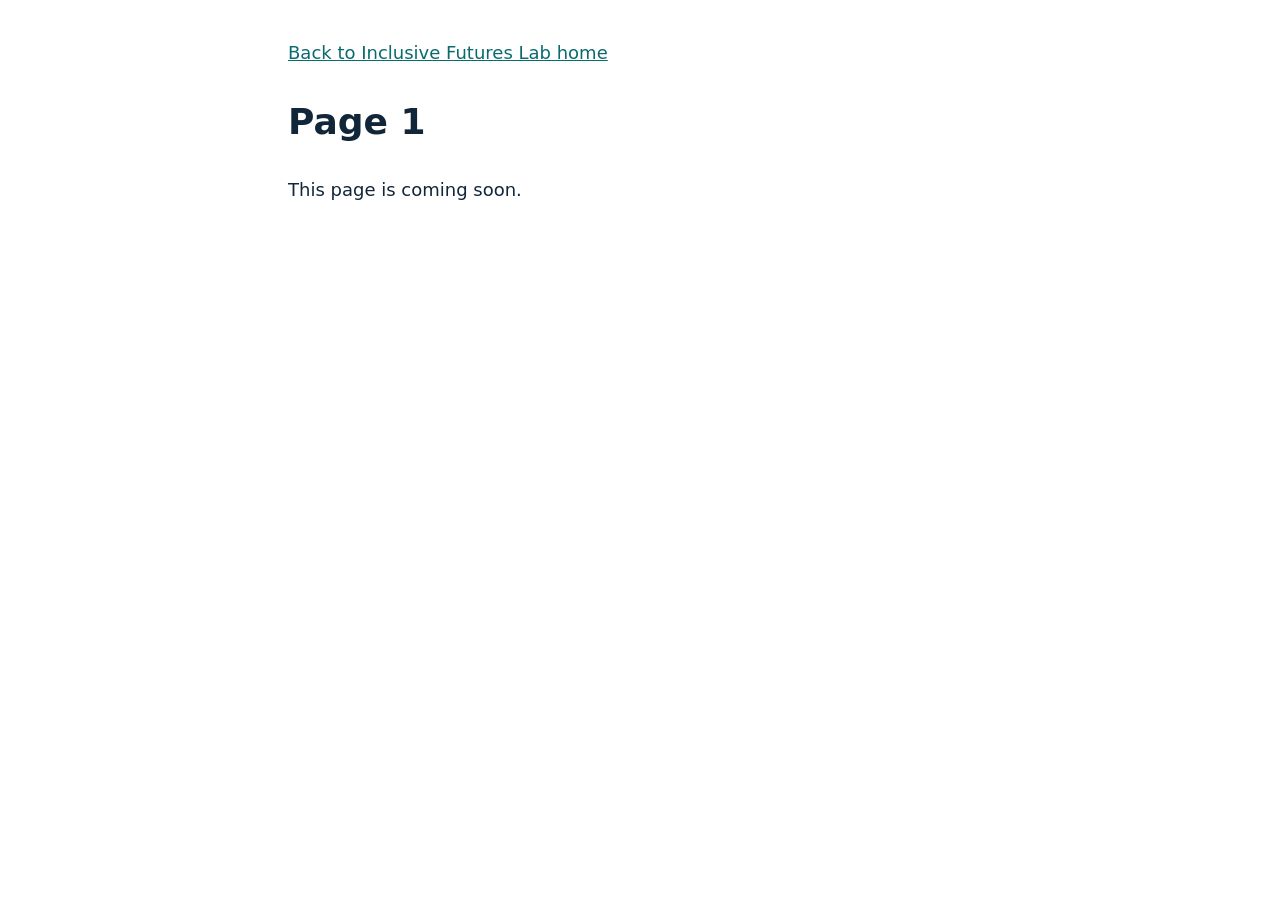
==== contacts.html @ 41e2fc8c "Rename page-5.html to contacts.html" ====
<!DOCTYPE html>
<html lang="en">
<head>
  <meta charset="utf-8">
  <meta name="viewport" content="width=device-width, initial-scale=1">
  <title>Page 1 | Inclusive Futures Lab</title>
  <style>
    body { font-family: system-ui, sans-serif; font-size: 1.125rem; line-height: 1.65; max-width: 44rem; margin: 0 auto; padding: 1.25rem; color: #12263a; }
    a { color: #0a6b6f; }
    :focus-visible { outline: 3px solid #ffc533; outline-offset: 3px; }
  </style>
</head>
<body>
  <p><a href="index.html">Back to Inclusive Futures Lab home</a></p>
  <main>
    <h1>Page 1</h1>
    <p>This page is coming soon.</p>
  </main>
</body>
</html>
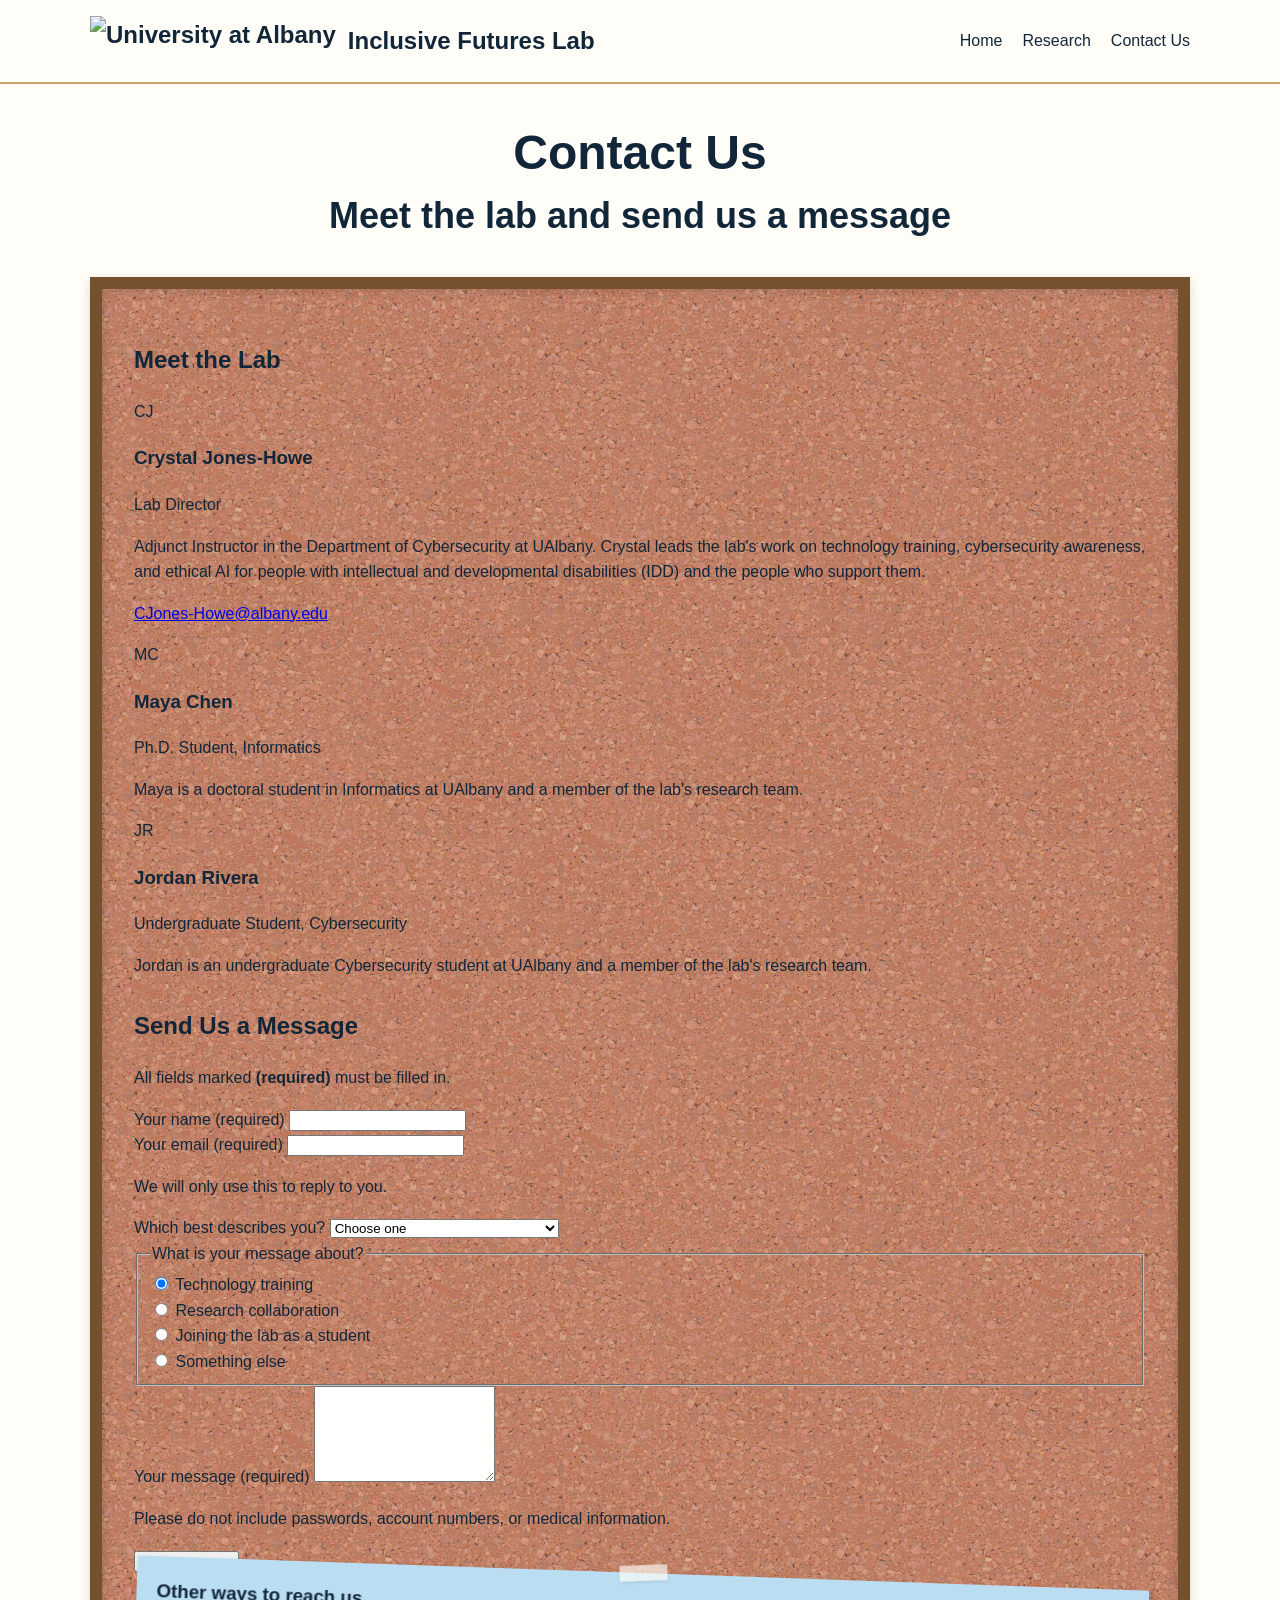
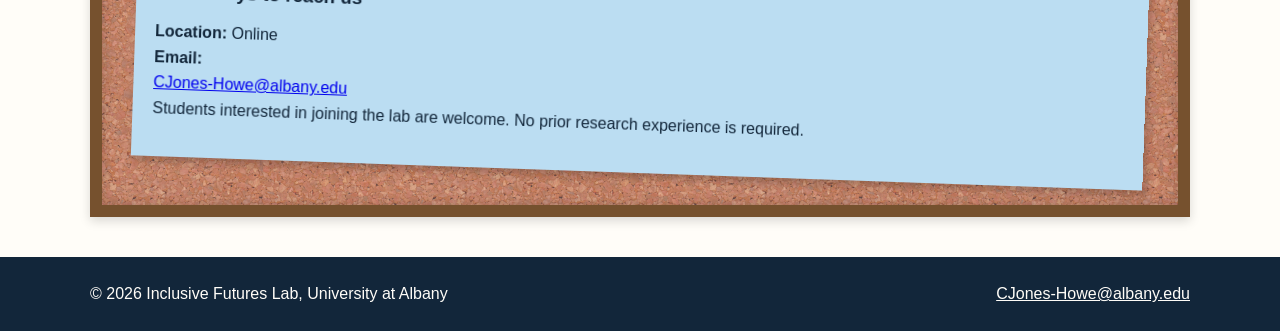
==== commit 1ec91e6a: "Update contacts.html with new layout and content" ====
--- a/contacts.html
+++ b/contacts.html
@@ -1,20 +1,164 @@
 <!DOCTYPE html>
 <html lang="en">
 <head>
-  <meta charset="utf-8">
-  <meta name="viewport" content="width=device-width, initial-scale=1">
-  <title>Page 1 | Inclusive Futures Lab</title>
-  <style>
-    body { font-family: system-ui, sans-serif; font-size: 1.125rem; line-height: 1.65; max-width: 44rem; margin: 0 auto; padding: 1.25rem; color: #12263a; }
-    a { color: #0a6b6f; }
-    :focus-visible { outline: 3px solid #ffc533; outline-offset: 3px; }
-  </style>
+    <meta charset="UTF-8">
+    <meta name="viewport" content="width=device-width, initial-scale=1.0">
+    <title>Contact Us | Inclusive Futures Lab</title>
+    <link rel="stylesheet" href="style.css">
 </head>
 <body>
-  <p><a href="index.html">Back to Inclusive Futures Lab home</a></p>
-  <main>
-    <h1>Page 1</h1>
-    <p>This page is coming soon.</p>
-  </main>
+
+ 
+    <header class="site">
+        <div class="wrap">
+            <a class="brand" href="index.html">
+                <img class="university-logo" src="images/ualbany-logo.png" alt="University at Albany">
+                Inclusive Futures Lab
+            </a>
+            <nav aria-label="Main">
+                <ul>
+                    <li><a href="index.html">Home</a></li>
+                    <li><a href="research.html">Research</a></li>
+                    <li><a href="contact.html" aria-current="page">Contact Us</a></li>
+                </ul>
+            </nav>
+        </div>
+    </header>
+
+    <main class="wrap">
+
+        <h1 class="welcome-title">
+            <span>Contact Us</span>
+            <span class="welcome-lab">Meet the lab and send us a message</span>
+        </h1>
+
+        <div class="noticeboard">
+
+            <!-- About: lab member bios -->
+            <section id="team" aria-labelledby="team-heading">
+                <h2 id="team-heading" class="board-label">Meet the Lab</h2>
+
+                <div class="bio-board">
+                    <article class="bio-card">
+                        <div class="bio-initials" aria-hidden="true">CJ</div>
+                        <h3>Crystal Jones-Howe</h3>
+                        <p class="bio-role">Lab Director</p>
+                        <p>Adjunct Instructor in the Department of Cybersecurity at UAlbany. Crystal leads the lab's work on technology training, cybersecurity awareness, and ethical AI for people with intellectual and developmental disabilities (IDD) and the people who support them.</p>
+                        <p class="bio-email">
+                            <a href="mailto:CJones-Howe@albany.edu">CJones-Howe@albany.edu</a>
+                        </p>
+                    </article>
+
+                    <article class="bio-card">
+                        <div class="bio-initials" aria-hidden="true">MC</div>
+                        <h3>Maya Chen</h3>
+                        <p class="bio-role">Ph.D. Student, Informatics</p>
+                        <p>Maya is a doctoral student in Informatics at UAlbany and a member of the lab's research team.</p>
+                    </article>
+
+                    <article class="bio-card">
+                        <div class="bio-initials" aria-hidden="true">JR</div>
+                        <h3>Jordan Rivera</h3>
+                        <p class="bio-role">Undergraduate Student, Cybersecurity</p>
+                        <p>Jordan is an undergraduate Cybersecurity student at UAlbany and a member of the lab's research team.</p>
+                    </article>
+                </div>
+            </section>
+
+            <!-- Contact form and contact details -->
+            <section id="contact" aria-labelledby="contact-heading">
+                <h2 id="contact-heading" class="board-label">Send Us a Message</h2>
+
+                <div class="contact-layout">
+
+                    <!-- Opens the visitor's email app; replace action with a form service if the site gets one -->
+                    <form class="contact-paper"
+                          action="mailto:CJones-Howe@albany.edu"
+                          method="post"
+                          enctype="text/plain">
+
+                        <p class="form-note">All fields marked <strong>(required)</strong> must be filled in.</p>
+
+                        <div class="field">
+                            <label for="name">Your name <span class="req">(required)</span></label>
+                            <input type="text" id="name" name="name" autocomplete="name" required>
+                        </div>
+
+                        <div class="field">
+                            <label for="email">Your email <span class="req">(required)</span></label>
+                            <input type="email" id="email" name="email" autocomplete="email"
+                                   aria-describedby="email-hint" required>
+                            <p class="hint" id="email-hint">We will only use this to reply to you.</p>
+                        </div>
+
+                        <div class="field">
+                            <label for="role">Which best describes you?</label>
+                            <select id="role" name="role">
+                                <option value="">Choose one</option>
+                                <option>Person with IDD</option>
+                                <option>Family member</option>
+                                <option>Teacher</option>
+                                <option>Direct support professional</option>
+                                <option>Clinician or service provider</option>
+                                <option>Student</option>
+                                <option>Researcher or partner organization</option>
+                                <option>Other</option>
+                            </select>
+                        </div>
+
+                        <fieldset class="field">
+                            <legend>What is your message about?</legend>
+                            <div class="choice">
+                                <input type="radio" id="topic-training" name="topic" value="Technology training" checked>
+                                <label for="topic-training">Technology training</label>
+                            </div>
+                            <div class="choice">
+                                <input type="radio" id="topic-research" name="topic" value="Research collaboration">
+                                <label for="topic-research">Research collaboration</label>
+                            </div>
+                            <div class="choice">
+                                <input type="radio" id="topic-students" name="topic" value="Joining the lab as a student">
+                                <label for="topic-students">Joining the lab as a student</label>
+                            </div>
+                            <div class="choice">
+                                <input type="radio" id="topic-other" name="topic" value="Something else">
+                                <label for="topic-other">Something else</label>
+                            </div>
+                        </fieldset>
+
+                        <div class="field">
+                            <label for="message">Your message <span class="req">(required)</span></label>
+                            <textarea id="message" name="message" rows="6"
+                                      aria-describedby="message-hint" required></textarea>
+                            <p class="hint" id="message-hint">Please do not include passwords, account numbers, or medical information.</p>
+                        </div>
+
+                        <button type="submit" class="send-button">Send message</button>
+                    </form>
+
+                    <!-- Contact details on a post-it -->
+                    <aside class="post-it blue contact-card" aria-labelledby="details-heading">
+                        <h3 id="details-heading">Other ways to reach us</h3>
+                        <p><strong>Location:</strong> Online</p>
+                        <p><strong>Email:</strong><br>
+                            <a href="mailto:CJones-Howe@albany.edu">CJones-Howe@albany.edu</a>
+                        </p>
+                        <p>Students interested in joining the lab are welcome. No prior research experience is required.</p>
+                    </aside>
+
+                </div>
+            </section>
+
+        </div>
+    </main>
+
+  
+    <footer class="site-footer">
+        <div class="wrap">
+            <p>&copy; 2026 Inclusive Futures Lab, University at Albany</p>
+            <p><a href="mailto:CJones-Howe@albany.edu">CJones-Howe@albany.edu</a></p>
+        </div>
+    </footer>
+
 </body>
 </html>
--- a/style.css
+++ b/style.css
@@ -0,0 +1,319 @@
+/* General page appearance */
+body {
+    margin: 0;
+    font-family: Arial, sans-serif;
+    background-color: #FFFDF8;
+    color: #12263A;
+    line-height: 1.6;
+}
+
+/*Main Content*/
+.wrap {
+    max-width: 1100px;
+    margin: 0 auto;
+    padding: 0 24px;
+}
+
+/* Mission text and photo */
+.mission-layout {
+    display: grid;
+    grid-template-columns: minmax(0, 3fr) minmax(0, 2fr);
+    gap: 32px;
+    align-items: center;
+    
+}
+
+
+.mission-photo {
+    display: block;
+    box-sizing: border-box;
+    width: 100%;
+    height: auto;
+
+    border: 10px solid #FFFFFF;
+    border-bottom-width: 32px;
+    border-radius: 0;
+
+    box-shadow: 2px 4px 8px rgba(0, 0, 0, 0.2);
+    transform: rotate(2deg);
+}
+
+.mission-text {
+    background-color: #E8EDF2;
+    color: #12263A;
+    text-align: center;
+    border-radius: 15px;
+}
+    
+
+/* Header and navigation */
+header.site {
+    position: sticky;
+    top: 0;
+    z-index: 100;
+    background-color: #FFFDF8;
+    padding: 16px 0;
+    border-bottom: 2px solid #C8A26B;
+}
+
+/* Arrange the header contents */
+header.site .wrap {
+    display: flex;
+    justify-content: space-between;
+    align-items: center;
+    flex-wrap: wrap;
+    gap: 20px;
+}
+
+/* Lab name */
+.brand {
+    display: inline-flex;
+    align-items: center;
+    gap: 12px;
+    font-size: 24px;
+    font-weight: bold;
+    color: #12263A;
+    text-decoration: none;
+}
+
+.university-logo {
+    display: block;
+    height: 50px;
+    width: auto;
+}
+
+/* Arrange the navigation links */
+header.site nav ul {
+    display: flex;
+    flex-wrap: wrap;
+    gap: 20px;
+    list-style: none;
+    margin: 0;
+    padding: 0;
+}
+
+/* Navigation link appearance */
+header.site nav a {
+    color: #12263A;
+    text-decoration: none;
+}
+
+/* Highlight links when hovered or focused */
+header.site nav a:hover,
+header.site nav a:focus-visible {
+    text-decoration: underline;
+}
+
+/* Homepage introduction */
+.welcome-title {
+    margin: 40px 0;
+    text-align: center;
+    font-size: clamp(32px, 5vw, 48px);
+    line-height: 1.2;
+}
+
+.welcome-title span {
+    display: block;
+    animation: welcome-in 0.8s ease-out both;
+}
+
+.welcome-title .welcome-lab {
+    margin-top: 12px;
+    font-size: 0.75em;
+    animation-delay: 0.8s;
+}
+
+@keyframes welcome-in {
+    from {
+        opacity: 0;
+        transform: translateY(12px);
+    }
+
+    to {
+        opacity: 1;
+        transform: translateY(0);
+    }
+}
+
+/* Show the heading immediately for reduced-motion settings */
+@media (prefers-reduced-motion: reduce) {
+    .welcome-title span {
+        animation: none;
+    }
+}
+
+/* Corkboard and post-it links */
+/* Corkboard */
+/* Corkboard background and frame */
+/* One large corkboard around the homepage content */
+.noticeboard {
+    padding: 32px;
+
+    background-color: #C8A26B;
+    background-image: url("images/cork.png");
+    background-repeat: repeat;
+    background-size: 300px 300px;
+
+    border: 12px solid #76512E;
+
+    box-shadow:
+        inset 0 0 12px rgba(0, 0, 0, 0.2),
+        0 4px 10px rgba(0, 0, 0, 0.15);
+}
+
+/* Inner sections use the outer board's spacing */
+.noticeboard .wrap {
+    max-width: none;
+    padding: 0;
+}
+
+/* Space between the sections */
+.noticeboard > section + section {
+    margin-top: 28px;
+}
+
+/* Paper backgrounds to keep the text readable */
+.noticeboard .mission-text,
+.noticeboard #why .wrap {
+    background-color: #FFFFFF;
+    padding: 24px;
+    text-align: left;
+    border-radius: 0;
+    box-shadow: 2px 4px 8px rgba(0, 0, 0, 0.15);
+}
+/* Position the Mission paper and leave space for its pin */
+.noticeboard .mission-text {
+    position: relative;
+    padding-top: 36px;
+    transform: none;
+}
+
+/* Decorative pin */
+.noticeboard .mission-text::before {
+    content: "";
+    position: absolute;
+    top: 12px;
+    left: 50%;
+
+    width: 12px;
+    height: 12px;
+    background-color: #46166B;
+    border-radius: 50%;
+
+    transform: translateX(-50%);
+
+    box-shadow:
+        1px 2px 3px rgba(0, 0, 0, 0.3),
+        inset 2px 2px 2px rgba(255, 255, 255, 0.5);
+}
+/* Arrange the four post-it links */
+.home-board {
+    display: grid;
+    grid-template-columns: repeat(auto-fit, minmax(160px, 1fr));
+    gap: 24px;
+}
+
+/* Individual post-it */
+.post-it {
+    display: block;
+    box-sizing: border-box;
+    width: 100%;
+    max-width: 100%;
+    min-height: 200px;
+    padding: 20px;
+    background-color: #FFE770;
+    color: #12263A;
+    text-decoration: none;
+    box-shadow: 3px 5px 8px rgba(0, 0, 0, 0.2);
+    transform: rotate(-2deg);
+    position: relative;
+}
+
+/* Tape across the top of each note */
+.post-it::before {
+    content: "";
+    position: absolute;
+    top: -8px;
+    left: 50%;
+
+    width: 48px;
+    height: 16px;
+    background-color: rgba(255, 253, 248, 0.65);
+
+    transform: translateX(-50%) rotate(-4deg);
+    box-shadow: 0 1px 3px rgba(0, 0, 0, 0.12);
+}
+
+/* Text spacing inside the note */
+.post-it h3 {
+    margin: 0 0 12px;
+}
+
+.post-it p {
+    margin: 0;
+}
+/* Tilt every other note in the opposite direction */
+.post-it:nth-child(even) {
+    transform: rotate(2deg);
+}
+/* Straighten the note when hovered or focused */
+.post-it:hover,
+.post-it:focus-visible {
+    transform: rotate(0deg);
+}
+
+.post-it:focus-visible {
+    outline: 3px solid #12263A;
+    outline-offset: 4px;
+}
+/* Individual post-it colors */
+.post-it.yellow {
+    background-color: #FFE770;
+}
+
+.post-it.red {
+    background-color: #FFB3AB;
+}
+
+.post-it.green {
+    background-color: #C7E9B0;
+}
+
+.post-it.blue {
+    background-color: #BBDDF2;
+}
+
+
+
+/* Footer */
+.site-footer {
+    margin-top: 40px;
+    padding: 24px 0;
+    background-color: #12263A;
+    color: #FFFDF8;
+}
+
+.site-footer .wrap {
+    display: flex;
+    justify-content: space-between;
+    align-items: center;
+    flex-wrap: wrap;
+    gap: 16px;
+}
+
+.site-footer p {
+    margin: 0;
+}
+
+.site-footer a {
+    color: inherit;
+}
+
+/* Mobile adjustments */
+
+/* Stack the text and photo on smaller screens */
+@media (max-width: 750px) {
+    .mission-layout {
+        grid-template-columns: 1fr;
+    }
+}
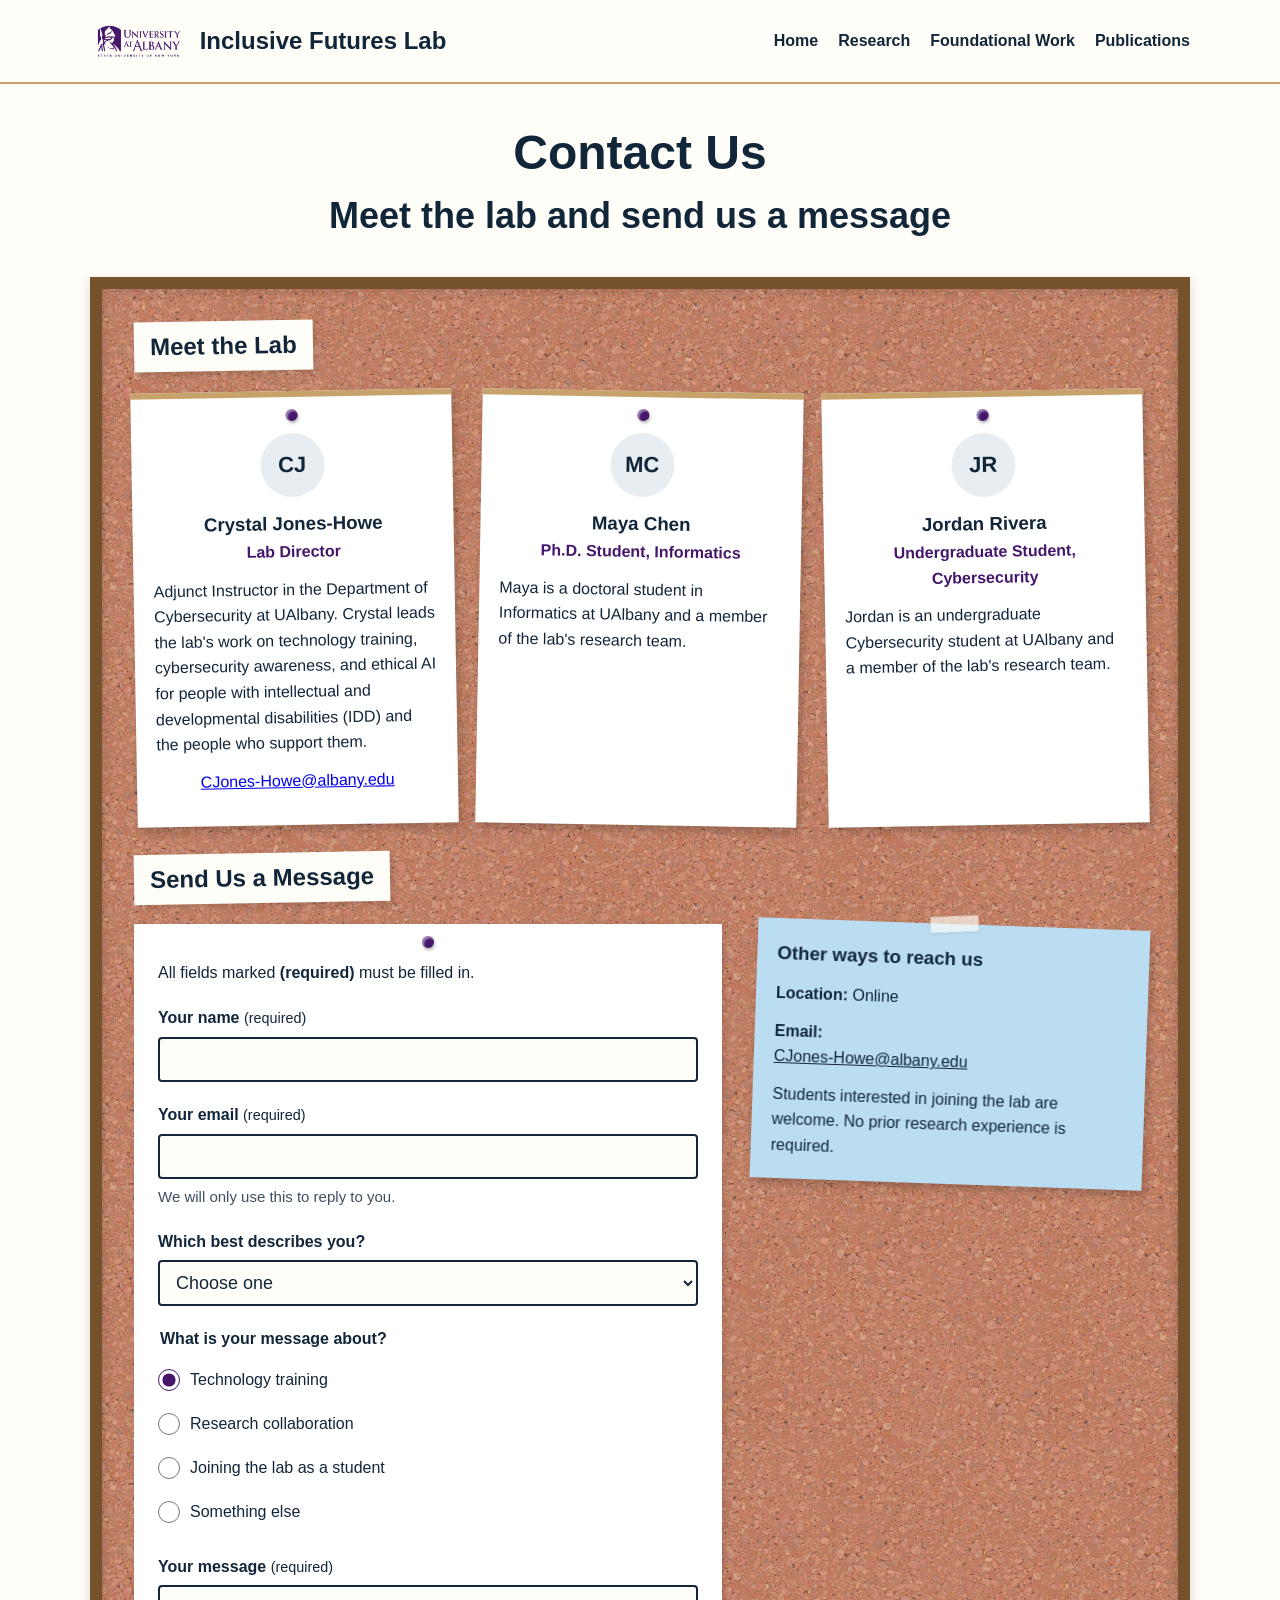
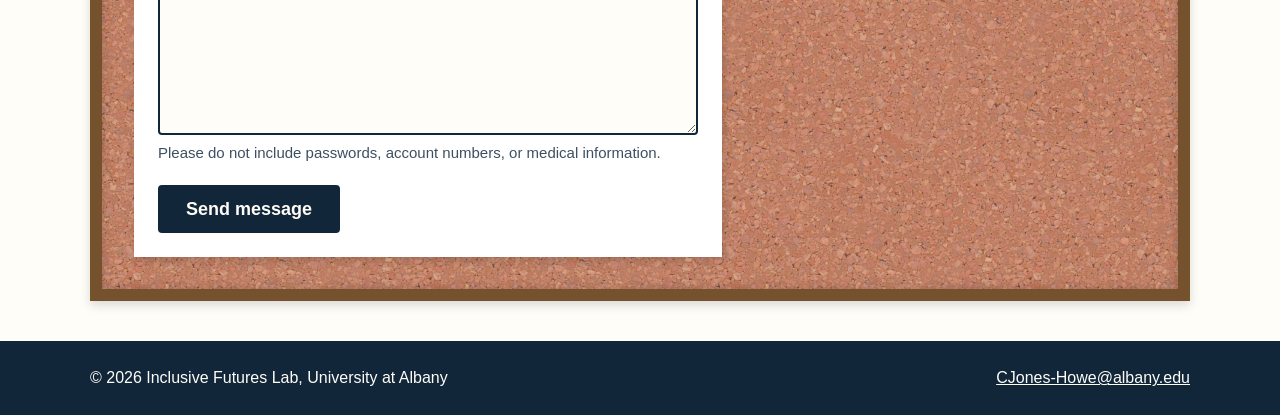
==== commit f3fdec8e: "Refactor header and navigation in contacts.html Updated header and navigation structure with new lin" ====
--- a/contacts.html
+++ b/contacts.html
@@ -9,21 +9,27 @@
 <body>
 
  
-    <header class="site">
-        <div class="wrap">
-            <a class="brand" href="index.html">
-                <img class="university-logo" src="images/ualbany-logo.png" alt="University at Albany">
-                Inclusive Futures Lab
-            </a>
-            <nav aria-label="Main">
-                <ul>
-                    <li><a href="index.html">Home</a></li>
-                    <li><a href="research.html">Research</a></li>
-                    <li><a href="contact.html" aria-current="page">Contact Us</a></li>
-                </ul>
-            </nav>
-        </div>
-    </header>
+  <!-- Header and navigation -->
+  <header class="site">
+    <div class="wrap">
+      <a class="brand" href="index.html">
+        <img class="university-logo"
+             src="images/ualbany.png"
+             alt="University at Albany">
+
+        <span>Inclusive Futures Lab</span>
+      </a>
+
+      <nav aria-label="Main">
+        <ul>
+          <li><a href="index.html" aria-current="page"><strong>Home</strong></a></li>
+          <li><a href="research.html"><strong>Research</strong></a></li>
+          <li><a href="foundations.html"><strong>Foundational Work</strong></a></li>
+          <li><a href="publications.html"><strong>Publications</strong></a></li>
+        </ul>
+      </nav>
+    </div>
+  </header>
 
     <main class="wrap">
 
--- a/style.css
+++ b/style.css
@@ -317,3 +317,256 @@
         grid-template-columns: 1fr;
     }
 }
+/* Contact Us page */
+/* Paper labels for section headings on the corkboard */
+.board-label {
+    display: inline-block;
+    margin: 0 0 20px;
+    padding: 6px 16px;
+    background-color: #FFFDF8;
+    color: #12263A;
+    font-size: 24px;
+    box-shadow: 2px 3px 6px rgba(0, 0, 0, 0.15);
+    transform: rotate(-1deg);
+}
+
+/* Arrange the bio cards */
+.bio-board {
+    display: grid;
+    grid-template-columns: repeat(auto-fit, minmax(220px, 1fr));
+    gap: 24px;
+}
+
+/* Individual bio card (index card) */
+.bio-card {
+    position: relative;
+    box-sizing: border-box;
+    padding: 36px 20px 20px;
+    background-color: #FFFFFF;
+    border-top: 6px solid #C8A26B;
+    box-shadow: 3px 5px 8px rgba(0, 0, 0, 0.2);
+    transform: rotate(-1deg);
+}
+
+/* Tilt every other card in the opposite direction */
+.bio-card:nth-child(even) {
+    transform: rotate(1deg);
+}
+
+/* Pin on each card */
+.bio-card::before {
+    content: "";
+    position: absolute;
+    top: 12px;
+    left: 50%;
+
+    width: 12px;
+    height: 12px;
+    background-color: #46166B;
+    border-radius: 50%;
+
+    transform: translateX(-50%);
+
+    box-shadow:
+        1px 2px 3px rgba(0, 0, 0, 0.3),
+        inset 2px 2px 2px rgba(255, 255, 255, 0.5);
+}
+
+/* Initials circle in place of a photo */
+.bio-initials {
+    display: flex;
+    align-items: center;
+    justify-content: center;
+    width: 64px;
+    height: 64px;
+    margin: 0 auto 12px;
+    background-color: #E8EDF2;
+    color: #12263A;
+    border-radius: 50%;
+    font-size: 22px;
+    font-weight: bold;
+}
+
+.bio-card h3 {
+    margin: 0;
+    text-align: center;
+}
+
+.bio-role {
+    margin: 4px 0 12px;
+    text-align: center;
+    font-weight: bold;
+    color: #46166B;
+}
+
+.bio-card p {
+    margin: 0 0 12px;
+}
+
+.bio-email {
+    text-align: center;
+    overflow-wrap: anywhere;
+}
+
+/* Form and contact post-it side by side */
+.contact-layout {
+    display: grid;
+    grid-template-columns: minmax(0, 3fr) minmax(0, 2fr);
+    gap: 32px;
+    align-items: start;
+}
+
+/* Paper behind the form */
+.contact-paper {
+    position: relative;
+    padding: 36px 24px 24px;
+    background-color: #FFFFFF;
+    box-shadow: 2px 4px 8px rgba(0, 0, 0, 0.15);
+}
+
+/* Pin on the form paper */
+.contact-paper::before {
+    content: "";
+    position: absolute;
+    top: 12px;
+    left: 50%;
+
+    width: 12px;
+    height: 12px;
+    background-color: #46166B;
+    border-radius: 50%;
+
+    transform: translateX(-50%);
+
+    box-shadow:
+        1px 2px 3px rgba(0, 0, 0, 0.3),
+        inset 2px 2px 2px rgba(255, 255, 255, 0.5);
+}
+
+.form-note {
+    margin: 0 0 20px;
+}
+
+/* Space between form fields */
+.field {
+    margin: 0 0 20px;
+}
+
+/* Labels sit above their fields */
+.field > label,
+.field legend {
+    display: block;
+    margin-bottom: 6px;
+    font-weight: bold;
+}
+
+.req {
+    font-weight: normal;
+    font-size: 0.9em;
+}
+
+/* Text boxes, dropdown and message box */
+.field input[type="text"],
+.field input[type="email"],
+.field select,
+.field textarea {
+    display: block;
+    box-sizing: border-box;
+    width: 100%;
+    min-height: 44px;
+    padding: 10px 12px;
+    font-family: inherit;
+    font-size: 18px;
+    color: #12263A;
+    background-color: #FFFDF8;
+    border: 2px solid #12263A;
+    border-radius: 4px;
+}
+
+.field textarea {
+    resize: vertical;
+}
+
+/* Clear focus ring on every field */
+.field input:focus-visible,
+.field select:focus-visible,
+.field textarea:focus-visible,
+.send-button:focus-visible {
+    outline: 3px solid #46166B;
+    outline-offset: 2px;
+}
+
+/* Helper text under a field */
+.hint {
+    margin: 6px 0 0;
+    font-size: 15px;
+    color: #3D4F61;
+}
+
+/* Radio button group */
+fieldset.field {
+    border: 0;
+    padding: 0;
+}
+
+.choice {
+    display: flex;
+    align-items: center;
+    gap: 10px;
+    min-height: 44px;
+}
+
+.choice input {
+    width: 22px;
+    height: 22px;
+    margin: 0;
+    accent-color: #46166B;
+}
+
+/* Send button */
+.send-button {
+    min-height: 48px;
+    padding: 12px 28px;
+    font-family: inherit;
+    font-size: 18px;
+    font-weight: bold;
+    color: #FFFDF8;
+    background-color: #12263A;
+    border: 0;
+    border-radius: 4px;
+    cursor: pointer;
+}
+
+.send-button:hover {
+    background-color: #46166B;
+}
+
+/* Contact details post-it */
+.contact-card {
+    min-height: 0;
+}
+
+.contact-card p + p {
+    margin-top: 12px;
+}
+
+.contact-card a {
+    color: #12263A;
+    overflow-wrap: anywhere;
+}
+
+/* Stack the form and post-it on smaller screens */
+@media (max-width: 750px) {
+    .contact-layout {
+        grid-template-columns: 1fr;
+    }
+}
+
+/* Keep cards still for reduced-motion settings */
+@media (prefers-reduced-motion: reduce) {
+    .bio-card,
+    .bio-card:nth-child(even),
+    .board-label {
+        transform: none;
+    }
+}
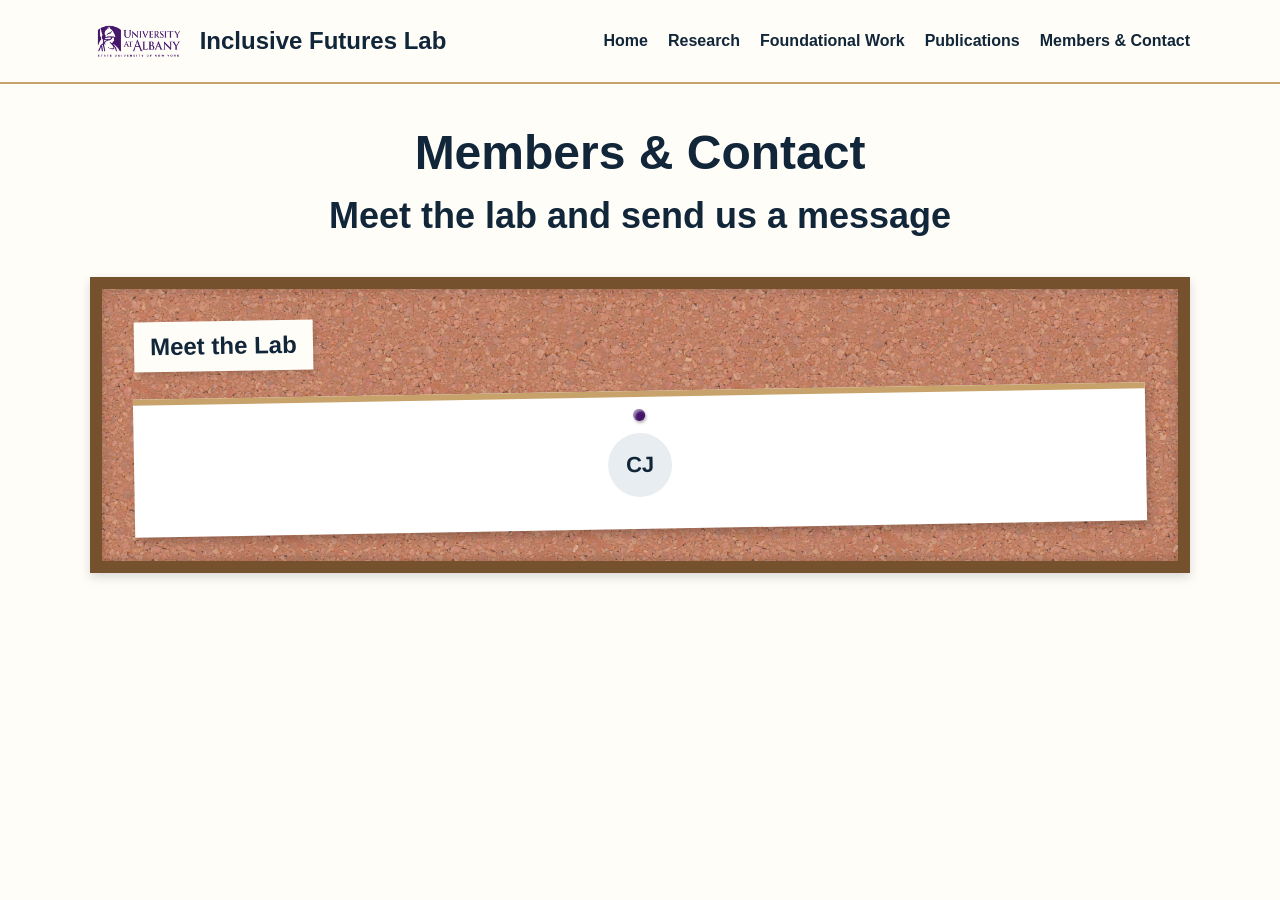
==== commit 8794bb50: "Revise contacts.html for SEO and content updates Updated meta tags and title for better SEO and clar" ====
--- a/contacts.html
+++ b/contacts.html
@@ -1,14 +1,22 @@
 <!DOCTYPE html>
 <html lang="en">
 <head>
-    <meta charset="UTF-8">
-    <meta name="viewport" content="width=device-width, initial-scale=1.0">
-    <title>Contact Us | Inclusive Futures Lab</title>
-    <link rel="stylesheet" href="style.css">
+  <meta charset="utf-8">
+  <meta name="viewport" content="width=device-width, initial-scale=1">
+
+  <title>Members &amp; Contact | Inclusive Futures Lab</title>
+
+  <meta name="description" content="Meet the Inclusive Futures Lab members and contact the lab.">
+
+  <link rel="preconnect" href="https://fonts.googleapis.com">
+  <link rel="preconnect" href="https://fonts.gstatic.com" crossorigin>
+  <link href="https://fonts.googleapis.com/css2?family=Atkinson+Hyperlegible:ital,wght@0,400;0,700;1,400&display=swap" rel="stylesheet">
+
+  <link rel="stylesheet" href="style.css">
 </head>
+
 <body>
 
- 
   <!-- Header and navigation -->
   <header class="site">
     <div class="wrap">
@@ -22,149 +30,34 @@
 
       <nav aria-label="Main">
         <ul>
-          <li><a href="index.html" aria-current="page"><strong>Home</strong></a></li>
+          <li><a href="index.html"><strong>Home</strong></a></li>
           <li><a href="research.html"><strong>Research</strong></a></li>
           <li><a href="foundations.html"><strong>Foundational Work</strong></a></li>
           <li><a href="publications.html"><strong>Publications</strong></a></li>
+          <li><a href="contacts.html" aria-current="page"><strong>Members &amp; Contact</strong></a></li>
         </ul>
       </nav>
     </div>
   </header>
 
-    <main class="wrap">
+  <main id="main">
 
-        <h1 class="welcome-title">
-            <span>Contact Us</span>
-            <span class="welcome-lab">Meet the lab and send us a message</span>
-        </h1>
+    <h1 class="welcome-title">
+      <span>Members &amp; Contact</span>
+      <span class="welcome-lab">Meet the lab and send us a message</span>
+    </h1>
 
-        <div class="noticeboard">
+    <!-- Center the entire noticeboard -->
+    <div class="wrap">
 
-            <!-- About: lab member bios -->
-            <section id="team" aria-labelledby="team-heading">
-                <h2 id="team-heading" class="board-label">Meet the Lab</h2>
+      <!-- Corkboard frame starts here -->
+      <div class="noticeboard">
 
-                <div class="bio-board">
-                    <article class="bio-card">
-                        <div class="bio-initials" aria-hidden="true">CJ</div>
-                        <h3>Crystal Jones-Howe</h3>
-                        <p class="bio-role">Lab Director</p>
-                        <p>Adjunct Instructor in the Department of Cybersecurity at UAlbany. Crystal leads the lab's work on technology training, cybersecurity awareness, and ethical AI for people with intellectual and developmental disabilities (IDD) and the people who support them.</p>
-                        <p class="bio-email">
-                            <a href="mailto:CJones-Howe@albany.edu">CJones-Howe@albany.edu</a>
-                        </p>
-                    </article>
+        <!-- Lab member bios -->
+        <section id="team" aria-labelledby="team-heading">
+          <h2 id="team-heading" class="board-label">Meet the Lab</h2>
 
-                    <article class="bio-card">
-                        <div class="bio-initials" aria-hidden="true">MC</div>
-                        <h3>Maya Chen</h3>
-                        <p class="bio-role">Ph.D. Student, Informatics</p>
-                        <p>Maya is a doctoral student in Informatics at UAlbany and a member of the lab's research team.</p>
-                    </article>
+          <div class="bio-board">
 
-                    <article class="bio-card">
-                        <div class="bio-initials" aria-hidden="true">JR</div>
-                        <h3>Jordan Rivera</h3>
-                        <p class="bio-role">Undergraduate Student, Cybersecurity</p>
-                        <p>Jordan is an undergraduate Cybersecurity student at UAlbany and a member of the lab's research team.</p>
-                    </article>
-                </div>
-            </section>
-
-            <!-- Contact form and contact details -->
-            <section id="contact" aria-labelledby="contact-heading">
-                <h2 id="contact-heading" class="board-label">Send Us a Message</h2>
-
-                <div class="contact-layout">
-
-                    <!-- Opens the visitor's email app; replace action with a form service if the site gets one -->
-                    <form class="contact-paper"
-                          action="mailto:CJones-Howe@albany.edu"
-                          method="post"
-                          enctype="text/plain">
-
-                        <p class="form-note">All fields marked <strong>(required)</strong> must be filled in.</p>
-
-                        <div class="field">
-                            <label for="name">Your name <span class="req">(required)</span></label>
-                            <input type="text" id="name" name="name" autocomplete="name" required>
-                        </div>
-
-                        <div class="field">
-                            <label for="email">Your email <span class="req">(required)</span></label>
-                            <input type="email" id="email" name="email" autocomplete="email"
-                                   aria-describedby="email-hint" required>
-                            <p class="hint" id="email-hint">We will only use this to reply to you.</p>
-                        </div>
-
-                        <div class="field">
-                            <label for="role">Which best describes you?</label>
-                            <select id="role" name="role">
-                                <option value="">Choose one</option>
-                                <option>Person with IDD</option>
-                                <option>Family member</option>
-                                <option>Teacher</option>
-                                <option>Direct support professional</option>
-                                <option>Clinician or service provider</option>
-                                <option>Student</option>
-                                <option>Researcher or partner organization</option>
-                                <option>Other</option>
-                            </select>
-                        </div>
-
-                        <fieldset class="field">
-                            <legend>What is your message about?</legend>
-                            <div class="choice">
-                                <input type="radio" id="topic-training" name="topic" value="Technology training" checked>
-                                <label for="topic-training">Technology training</label>
-                            </div>
-                            <div class="choice">
-                                <input type="radio" id="topic-research" name="topic" value="Research collaboration">
-                                <label for="topic-research">Research collaboration</label>
-                            </div>
-                            <div class="choice">
-                                <input type="radio" id="topic-students" name="topic" value="Joining the lab as a student">
-                                <label for="topic-students">Joining the lab as a student</label>
-                            </div>
-                            <div class="choice">
-                                <input type="radio" id="topic-other" name="topic" value="Something else">
-                                <label for="topic-other">Something else</label>
-                            </div>
-                        </fieldset>
-
-                        <div class="field">
-                            <label for="message">Your message <span class="req">(required)</span></label>
-                            <textarea id="message" name="message" rows="6"
-                                      aria-describedby="message-hint" required></textarea>
-                            <p class="hint" id="message-hint">Please do not include passwords, account numbers, or medical information.</p>
-                        </div>
-
-                        <button type="submit" class="send-button">Send message</button>
-                    </form>
-
-                    <!-- Contact details on a post-it -->
-                    <aside class="post-it blue contact-card" aria-labelledby="details-heading">
-                        <h3 id="details-heading">Other ways to reach us</h3>
-                        <p><strong>Location:</strong> Online</p>
-                        <p><strong>Email:</strong><br>
-                            <a href="mailto:CJones-Howe@albany.edu">CJones-Howe@albany.edu</a>
-                        </p>
-                        <p>Students interested in joining the lab are welcome. No prior research experience is required.</p>
-                    </aside>
-
-                </div>
-            </section>
-
-        </div>
-    </main>
-
-  
-    <footer class="site-footer">
-        <div class="wrap">
-            <p>&copy; 2026 Inclusive Futures Lab, University at Albany</p>
-            <p><a href="mailto:CJones-Howe@albany.edu">CJones-Howe@albany.edu</a></p>
-        </div>
-    </footer>
-
-</body>
-</html>
+            <article class="bio-card">
+              <div class="bio-initials" aria-hidden="true">CJ</div>
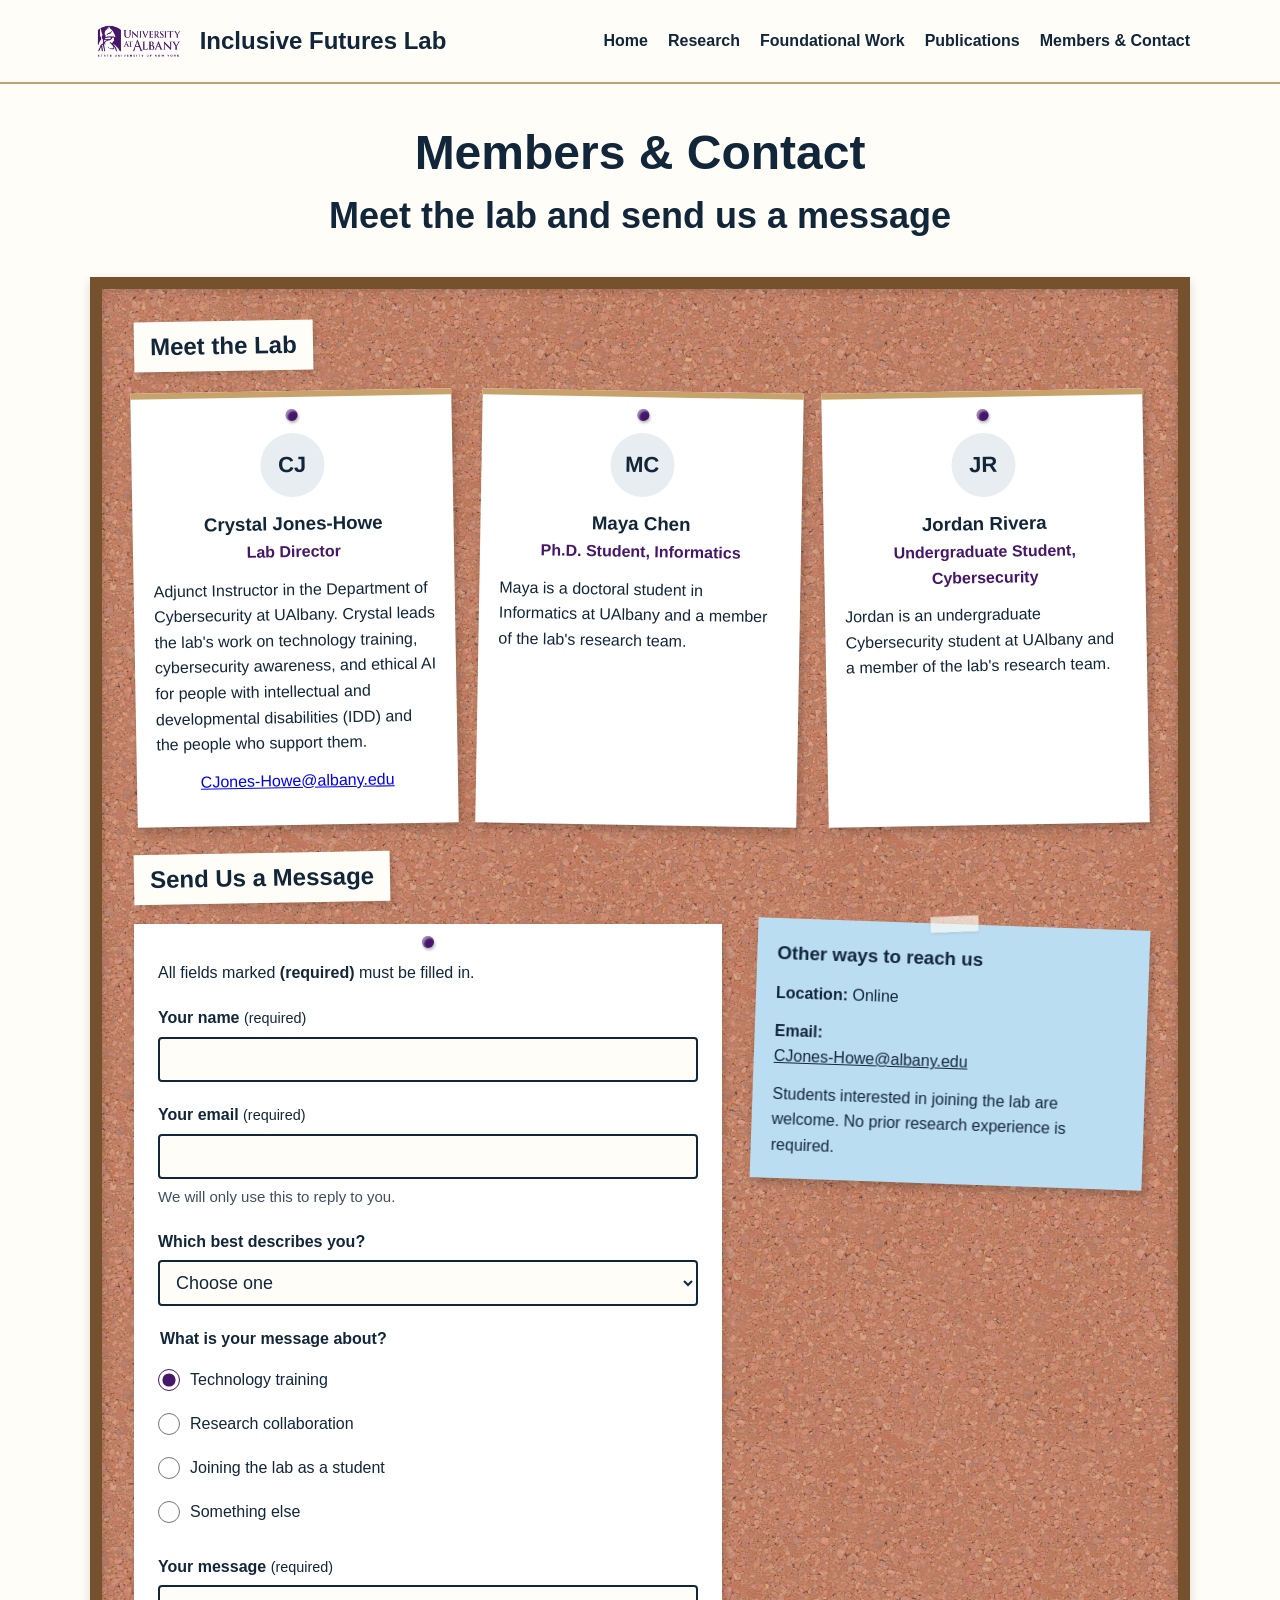
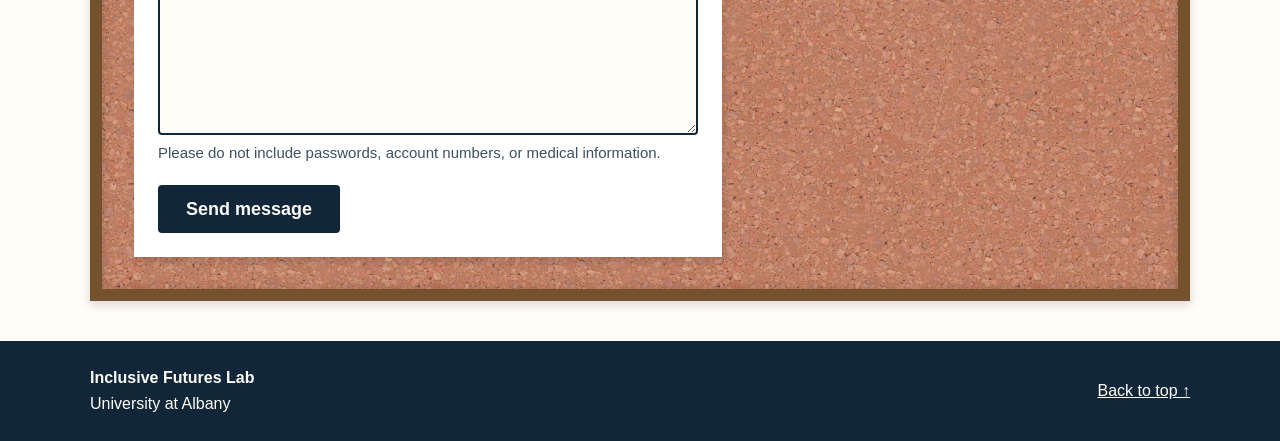
==== commit 7461d919: "Update contacts.html with team bios and contact form Added biographies for lab members and a contact" ====
--- a/contacts.html
+++ b/contacts.html
@@ -61,3 +61,132 @@
 
             <article class="bio-card">
               <div class="bio-initials" aria-hidden="true">CJ</div>
+              <h3>Crystal Jones-Howe</h3>
+              <p class="bio-role">Lab Director</p>
+              <p>Adjunct Instructor in the Department of Cybersecurity at UAlbany. Crystal leads the lab's work on technology training, cybersecurity awareness, and ethical AI for people with intellectual and developmental disabilities (IDD) and the people who support them.</p>
+              <p class="bio-email">
+                <a href="mailto:CJones-Howe@albany.edu">CJones-Howe@albany.edu</a>
+              </p>
+            </article>
+
+            <article class="bio-card">
+              <div class="bio-initials" aria-hidden="true">MC</div>
+              <h3>Maya Chen</h3>
+              <p class="bio-role">Ph.D. Student, Informatics</p>
+              <p>Maya is a doctoral student in Informatics at UAlbany and a member of the lab's research team.</p>
+            </article>
+
+            <article class="bio-card">
+              <div class="bio-initials" aria-hidden="true">JR</div>
+              <h3>Jordan Rivera</h3>
+              <p class="bio-role">Undergraduate Student, Cybersecurity</p>
+              <p>Jordan is an undergraduate Cybersecurity student at UAlbany and a member of the lab's research team.</p>
+            </article>
+
+          </div>
+        </section>
+
+        <!-- Contact form and contact details -->
+        <section id="message" aria-labelledby="message-heading">
+          <h2 id="message-heading" class="board-label">Send Us a Message</h2>
+
+          <div class="contact-layout">
+
+            <!-- Opens the visitor's email app; replace action with a form service if the site gets one -->
+            <form class="contact-paper"
+                  action="mailto:CJones-Howe@albany.edu"
+                  method="post"
+                  enctype="text/plain">
+
+              <p class="form-note">All fields marked <strong>(required)</strong> must be filled in.</p>
+
+              <div class="field">
+                <label for="name">Your name <span class="req">(required)</span></label>
+                <input type="text" id="name" name="name" autocomplete="name" required>
+              </div>
+
+              <div class="field">
+                <label for="email">Your email <span class="req">(required)</span></label>
+                <input type="email" id="email" name="email" autocomplete="email"
+                       aria-describedby="email-hint" required>
+                <p class="hint" id="email-hint">We will only use this to reply to you.</p>
+              </div>
+
+              <div class="field">
+                <label for="role">Which best describes you?</label>
+                <select id="role" name="role">
+                  <option value="">Choose one</option>
+                  <option>Person with IDD</option>
+                  <option>Family member</option>
+                  <option>Teacher</option>
+                  <option>Direct support professional</option>
+                  <option>Clinician or service provider</option>
+                  <option>Student</option>
+                  <option>Researcher or partner organization</option>
+                  <option>Other</option>
+                </select>
+              </div>
+
+              <fieldset class="field">
+                <legend>What is your message about?</legend>
+                <div class="choice">
+                  <input type="radio" id="topic-training" name="topic" value="Technology training" checked>
+                  <label for="topic-training">Technology training</label>
+                </div>
+                <div class="choice">
+                  <input type="radio" id="topic-research" name="topic" value="Research collaboration">
+                  <label for="topic-research">Research collaboration</label>
+                </div>
+                <div class="choice">
+                  <input type="radio" id="topic-students" name="topic" value="Joining the lab as a student">
+                  <label for="topic-students">Joining the lab as a student</label>
+                </div>
+                <div class="choice">
+                  <input type="radio" id="topic-other" name="topic" value="Something else">
+                  <label for="topic-other">Something else</label>
+                </div>
+              </fieldset>
+
+              <div class="field">
+                <label for="message-text">Your message <span class="req">(required)</span></label>
+                <textarea id="message-text" name="message" rows="6"
+                          aria-describedby="message-hint" required></textarea>
+                <p class="hint" id="message-hint">Please do not include passwords, account numbers, or medical information.</p>
+              </div>
+
+              <button type="submit" class="send-button">Send message</button>
+            </form>
+
+            <!-- Contact details on a post-it -->
+            <aside class="post-it blue contact-card" aria-labelledby="details-heading">
+              <h3 id="details-heading">Other ways to reach us</h3>
+              <p><strong>Location:</strong> Online</p>
+              <p><strong>Email:</strong><br>
+                <a href="mailto:CJones-Howe@albany.edu">CJones-Howe@albany.edu</a>
+              </p>
+              <p>Students interested in joining the lab are welcome. No prior research experience is required.</p>
+            </aside>
+
+          </div>
+        </section>
+
+      </div>
+      <!-- Corkboard frame ends here -->
+
+    </div>
+
+  </main>
+
+  <!-- Footer -->
+  <footer class="site-footer">
+    <div class="wrap">
+      <p>
+        <strong>Inclusive Futures Lab</strong><br>
+        University at Albany
+      </p>
+      <a href="#">Back to top ↑</a>
+    </div>
+  </footer>
+
+</body>
+</html>
